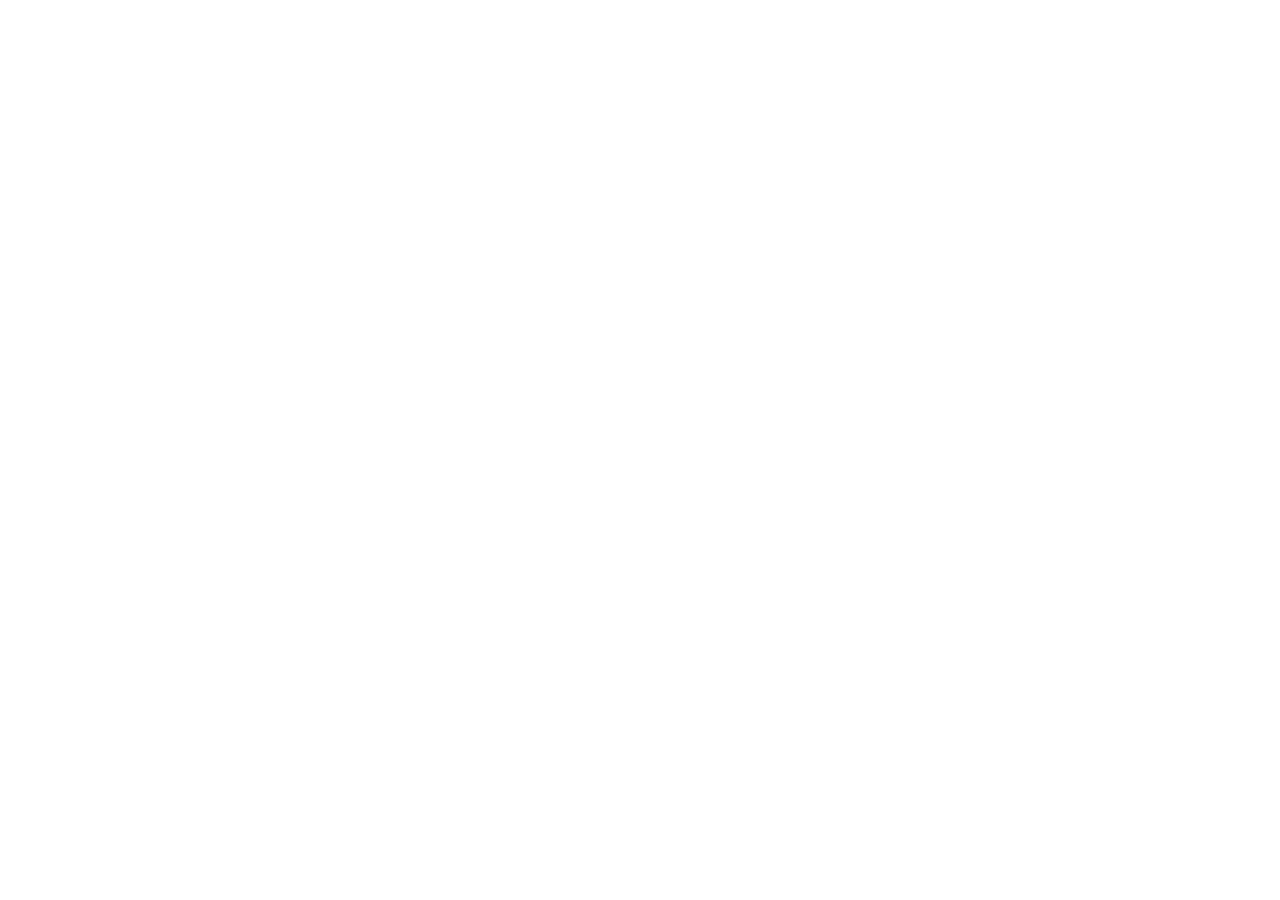
==== index.html @ ff2b3c3a "Publish RoboRPT website" ====
<!doctype html>
<html lang="en">
  <head>
    <meta charset="UTF-8" />
    <meta name="viewport" content="width=device-width, initial-scale=1.0" />
    <meta name="description" content="AI-powered security incident reporting for clear, objective, professional reports." />
    <meta property="og:title" content="RoboRPT | Better Reports. Less Writing." />
    <meta property="og:description" content="AI-powered security incident reporting for clear, objective, professional reports." />
    <meta property="og:image" content="https://ronvigil-design.github.io/RoboRPT-Site/og.png" />
    <link rel="icon" href="/RoboRPT-Site/logo-roborpt.png" />
    <title>RoboRPT | Better Reports. Less Writing.</title>
    <script type="module" crossorigin src="/RoboRPT-Site/assets/index-DK4W5T-l.js"></script>
    <link rel="stylesheet" crossorigin href="/RoboRPT-Site/assets/index-1TSwjfPU.css">
  </head>
  <body>
    <div id="root"></div>
  </body>
</html>
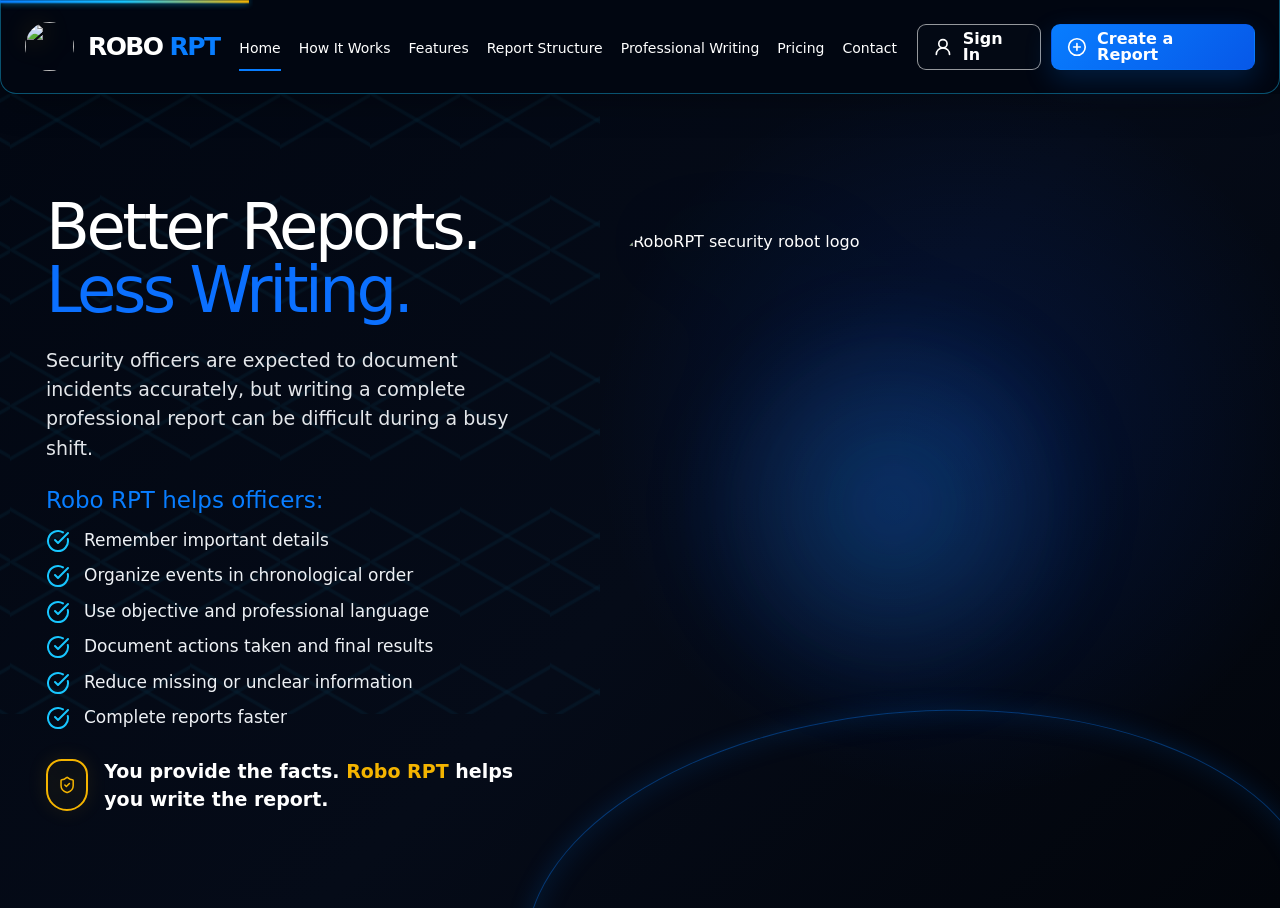
==== commit dde5a5a7: "Fix asset paths for roborpt.com custom domain" ====
--- a/index.html
+++ b/index.html
@@ -6,11 +6,11 @@
     <meta name="description" content="AI-powered security incident reporting for clear, objective, professional reports." />
     <meta property="og:title" content="RoboRPT | Better Reports. Less Writing." />
     <meta property="og:description" content="AI-powered security incident reporting for clear, objective, professional reports." />
-    <meta property="og:image" content="https://ronvigil-design.github.io/RoboRPT-Site/og.png" />
-    <link rel="icon" href="/RoboRPT-Site/logo-roborpt.png" />
+    <meta property="og:image" content="https://roborpt.com/og.png" />
+    <link rel="icon" href="/logo-roborpt.png" />
     <title>RoboRPT | Better Reports. Less Writing.</title>
-    <script type="module" crossorigin src="/RoboRPT-Site/assets/index-DK4W5T-l.js"></script>
-    <link rel="stylesheet" crossorigin href="/RoboRPT-Site/assets/index-1TSwjfPU.css">
+    <script type="module" crossorigin src="/assets/index-DK4W5T-l.js"></script>
+    <link rel="stylesheet" crossorigin href="/assets/index-1TSwjfPU.css">
   </head>
   <body>
     <div id="root"></div>
--- a/assets/index-1TSwjfPU.css
+++ b/assets/index-1TSwjfPU.css
@@ -0,0 +1,2 @@
+/*! tailwindcss v4.2.1 | MIT License | https://tailwindcss.com */
+@layer properties{@supports (((-webkit-hyphens:none)) and (not (margin-trim:inline))) or ((-moz-orient:inline) and (not (color:rgb(from red r g b)))){*,:before,:after,::backdrop{--tw-border-style:solid;--tw-outline-style:solid;--tw-blur:initial;--tw-brightness:initial;--tw-contrast:initial;--tw-grayscale:initial;--tw-hue-rotate:initial;--tw-invert:initial;--tw-opacity:initial;--tw-saturate:initial;--tw-sepia:initial;--tw-drop-shadow:initial;--tw-drop-shadow-color:initial;--tw-drop-shadow-alpha:100%;--tw-drop-shadow-size:initial}}}@layer theme{:root,:host{--font-sans:ui-sans-serif, system-ui, sans-serif, "Apple Color Emoji", "Segoe UI Emoji", "Segoe UI Symbol", "Noto Color Emoji";--font-mono:ui-monospace, SFMono-Regular, Menlo, Monaco, Consolas, "Liberation Mono", "Courier New", monospace;--spacing:.25rem;--radius-sm:.25rem;--radius-md:.375rem;--radius-lg:.5rem;--radius-xl:.75rem;--default-transition-duration:.15s;--default-transition-timing-function:cubic-bezier(.4, 0, .2, 1);--default-font-family:var(--font-sans);--default-mono-font-family:var(--font-mono)}}@layer base{*,:after,:before,::backdrop{box-sizing:border-box;border:0 solid;margin:0;padding:0}::file-selector-button{box-sizing:border-box;border:0 solid;margin:0;padding:0}html,:host{-webkit-text-size-adjust:100%;tab-size:4;line-height:1.5;font-family:var(--default-font-family,ui-sans-serif, system-ui, sans-serif, "Apple Color Emoji", "Segoe UI Emoji", "Segoe UI Symbol", "Noto Color Emoji");font-feature-settings:var(--default-font-feature-settings,normal);font-variation-settings:var(--default-font-variation-settings,normal);-webkit-tap-highlight-color:transparent}hr{height:0;color:inherit;border-top-width:1px}abbr:where([title]){-webkit-text-decoration:underline dotted;text-decoration:underline dotted}h1,h2,h3,h4,h5,h6{font-size:inherit;font-weight:inherit}a{color:inherit;-webkit-text-decoration:inherit;-webkit-text-decoration:inherit;-webkit-text-decoration:inherit;-webkit-text-decoration:inherit;text-decoration:inherit}b,strong{font-weight:bolder}code,kbd,samp,pre{font-family:var(--default-mono-font-family,ui-monospace, SFMono-Regular, Menlo, Monaco, Consolas, "Liberation Mono", "Courier New", monospace);font-feature-settings:var(--default-mono-font-feature-settings,normal);font-variation-settings:var(--default-mono-font-variation-settings,normal);font-size:1em}small{font-size:80%}sub,sup{vertical-align:baseline;font-size:75%;line-height:0;position:relative}sub{bottom:-.25em}sup{top:-.5em}table{text-indent:0;border-color:inherit;border-collapse:collapse}:-moz-focusring{outline:auto}progress{vertical-align:baseline}summary{display:list-item}ol,ul,menu{list-style:none}img,svg,video,canvas,audio,iframe,embed,object{vertical-align:middle;display:block}img,video{max-width:100%;height:auto}button,input,select,optgroup,textarea{font:inherit;font-feature-settings:inherit;font-variation-settings:inherit;letter-spacing:inherit;color:inherit;opacity:1;background-color:#0000;border-radius:0}::file-selector-button{font:inherit;font-feature-settings:inherit;font-variation-settings:inherit;letter-spacing:inherit;color:inherit;opacity:1;background-color:#0000;border-radius:0}:where(select:is([multiple],[size])) optgroup{font-weight:bolder}:where(select:is([multiple],[size])) optgroup option{padding-inline-start:20px}::file-selector-button{margin-inline-end:4px}::placeholder{opacity:1}@supports (not ((-webkit-appearance:-apple-pay-button))) or (contain-intrinsic-size:1px){::placeholder{color:currentColor}@supports (color:color-mix(in lab, red, red)){::placeholder{color:color-mix(in oklab, currentcolor 50%, transparent)}}}textarea{resize:vertical}::-webkit-search-decoration{-webkit-appearance:none}::-webkit-date-and-time-value{min-height:1lh;text-align:inherit}::-webkit-datetime-edit{display:inline-flex}::-webkit-datetime-edit-fields-wrapper{padding:0}::-webkit-datetime-edit{padding-block:0}::-webkit-datetime-edit-year-field{padding-block:0}::-webkit-datetime-edit-month-field{padding-block:0}::-webkit-datetime-edit-day-field{padding-block:0}::-webkit-datetime-edit-hour-field{padding-block:0}::-webkit-datetime-edit-minute-field{padding-block:0}::-webkit-datetime-edit-second-field{padding-block:0}::-webkit-datetime-edit-millisecond-field{padding-block:0}::-webkit-datetime-edit-meridiem-field{padding-block:0}::-webkit-calendar-picker-indicator{line-height:1}:-moz-ui-invalid{box-shadow:none}button,input:where([type=button],[type=reset],[type=submit]){appearance:button}::file-selector-button{appearance:button}::-webkit-inner-spin-button{height:auto}::-webkit-outer-spin-button{height:auto}[hidden]:where(:not([hidden=until-found])){display:none!important}}@layer components;@layer utilities{.visible{visibility:visible}.absolute{position:absolute}.fixed{position:fixed}.relative{position:relative}.sticky{position:sticky}.start{inset-inline-start:var(--spacing)}.block{display:block}.grid{display:grid}.hidden{display:none}.table{display:table}.border{border-style:var(--tw-border-style);border-width:1px}.uppercase{text-transform:uppercase}.underline{text-decoration-line:underline}.outline{outline-style:var(--tw-outline-style);outline-width:1px}.filter{filter:var(--tw-blur,) var(--tw-brightness,) var(--tw-contrast,) var(--tw-grayscale,) var(--tw-hue-rotate,) var(--tw-invert,) var(--tw-saturate,) var(--tw-sepia,) var(--tw-drop-shadow,)}.transition{transition-property:color,background-color,border-color,outline-color,text-decoration-color,fill,stroke,--tw-gradient-from,--tw-gradient-via,--tw-gradient-to,opacity,box-shadow,transform,translate,scale,rotate,filter,-webkit-backdrop-filter,backdrop-filter,display,content-visibility,overlay,pointer-events;transition-timing-function:var(--tw-ease,var(--default-transition-timing-function));transition-duration:var(--tw-duration,var(--default-transition-duration))}}:root{--bg:#07090c;--bg-deep:#020712;--surface:#10141a;--surface-raised:#171c23;--text:#fff;--muted:#aab2bd;--blue:#087dff;--blue-deep:#075bd8;--cyan:#18c6ff;--gold:#f4b400;--silver:#c8ccd2;--border:#ffffff24;--blue-border:#18c6ffa8;--ease:cubic-bezier(.22, 1, .36, 1)}*{box-sizing:border-box}html{background:var(--bg-deep);scroll-behavior:smooth}body{background:var(--bg-deep);color:var(--text);font-family:var(--font-geist), Arial, sans-serif;-webkit-font-smoothing:antialiased;margin:0}body::selection{background:#18c6ff52}a{color:inherit;text-decoration:none}button,input,textarea{font:inherit}button,a{-webkit-tap-highlight-color:transparent}:focus-visible{outline:2px solid var(--cyan);outline-offset:4px}.scroll-progress{z-index:100;transform-origin:0;background:linear-gradient(90deg, var(--blue), var(--cyan), var(--gold));height:3px;position:fixed;top:0;left:0;right:0;box-shadow:0 0 14px #18c6ffcc}.site-header{z-index:50;-webkit-backdrop-filter:blur(18px);backdrop-filter:blur(18px);background:#020712eb;border:1px solid #18c6ff66;border-top:0;border-radius:0 0 16px 16px;grid-template-columns:auto 1fr auto;align-items:center;gap:30px;min-height:86px;margin:0;padding:10px clamp(26px,2.6vw,52px);display:grid;position:sticky;top:0;box-shadow:0 10px 32px #00000040}.brand{align-items:center;gap:14px;width:max-content;display:inline-flex}.brand img{object-fit:cover;filter:drop-shadow(0 0 12px #f4b40038);border-radius:50%;width:64px;height:64px}.brand-compact img{width:56px;height:56px}.wordmark{letter-spacing:-1.6px;white-space:nowrap;font-size:31px;font-weight:700}.wordmark b{color:#fff;font-style:normal}.wordmark em{color:var(--blue);font-style:normal}.desktop-nav{justify-self:center;align-items:center;gap:clamp(20px,2.1vw,38px);display:flex}.desktop-nav a{white-space:nowrap;padding:28px 0 24px;font-size:clamp(14px,1.05vw,17px);position:relative}.desktop-nav a:after{content:"";background:var(--blue);height:2px;transition:left .24s var(--ease), right .24s var(--ease);position:absolute;bottom:12px;left:50%;right:50%}.desktop-nav a:hover:after,.desktop-nav a.active:after{left:0;right:0}.header-actions{gap:18px;display:flex}.button{cursor:pointer;min-height:46px;transition:transform .2s var(--ease), background .2s ease, border .2s ease, box-shadow .2s ease;border:1px solid #0000;border-radius:9px;justify-content:center;align-items:center;gap:10px;padding:0 22px;font-weight:650;line-height:1;display:inline-flex}.button:hover{transform:translateY(-2px)}.button-primary{background:linear-gradient(135deg,#087dff,#0758e8);box-shadow:0 10px 28px #087dff33}.button-primary:hover{background:linear-gradient(135deg,#1597ff,#0869fa);box-shadow:0 12px 34px #087dff5c}.button-secondary{background:#08101c6b;border-color:#ffffff94}.button-secondary:hover{border-color:var(--cyan);background:#087dff14}.menu-button{color:#fff;border:1px solid var(--blue-border);background:#087dff1a;border-radius:10px;justify-content:center;align-items:center;width:46px;height:46px;display:none}.mobile-nav{display:none}.home-page,.interior-page{background:radial-gradient(circle at 75% 42%,#004fff26,#0000 34%),linear-gradient(135deg,#020712,#050b18 54%,#02050b);min-height:calc(100vh - 86px);position:relative;overflow:hidden}.interior-page:after{content:"";pointer-events:none;background-image:linear-gradient(#007dff06 1px,#0000 1px),linear-gradient(90deg,#007dff06 1px,#0000 1px);background-size:44px 44px;position:absolute;inset:0;-webkit-mask-image:linear-gradient(#0000 20%,#000 70%);mask-image:linear-gradient(#0000 20%,#000 70%)}.page-content{z-index:2;width:min(100% - 64px,1580px);margin:0 auto;padding:28px 0 22px;position:relative}.page-heading{z-index:3;max-width:1100px;margin:0 0 28px;position:relative}.page-heading h1,.features-hero h1{letter-spacing:-3px;margin:0;font-size:clamp(48px,4.7vw,78px);font-weight:780;line-height:.98}.page-heading h1 span,.features-hero h1 span{color:#0b70ff}.page-heading p{color:#e5e7eb;max-width:790px;margin:14px 0 0;font-size:clamp(18px,1.4vw,24px);line-height:1.4}.eyebrow{color:var(--blue);letter-spacing:.08em;font-size:14px;font-weight:750}.skyline{z-index:0;opacity:.8;filter:drop-shadow(0 0 10px #087dff80);justify-content:flex-end;align-items:flex-end;gap:5px;width:58%;height:310px;padding:0 3vw 0 8vw;display:flex;position:absolute;top:0;right:0;-webkit-mask-image:linear-gradient(90deg,#0000,#000 23% 92%,#0000);mask-image:linear-gradient(90deg,#0000,#000 23% 92%,#0000)}.skyline:before{content:"";background:radial-gradient(at 60% 66%,#0057ff57,#0000 57%);position:absolute;inset:0}.skyline i{width:clamp(24px,3vw,56px);height:var(--h,120px);border-top:1px solid var(--blue);background:repeating-linear-gradient(#0000 0 9px,#005effb8 10px 11px),repeating-linear-gradient(90deg,#0000 0 8px,#18c6ff73 9px 10px),linear-gradient(#071a42,#020915);position:relative}.skyline i:before{content:"";background:linear-gradient(transparent, var(--cyan));width:1px;height:46px;box-shadow:0 0 8px var(--cyan);animation:2.8s ease-in-out infinite alternate beacon-pulse;position:absolute;bottom:100%;left:50%}.skyline i:nth-child(3n):before{animation-delay:-.9s}.skyline i:nth-child(2n):before{animation-delay:-1.7s}@keyframes beacon-pulse{0%{opacity:.38;filter:brightness(.8)}to{opacity:1;filter:brightness(1.55)}}.skyline i:first-child{--h:80px}.skyline i:nth-child(2){--h:145px}.skyline i:nth-child(3){--h:115px}.skyline i:nth-child(4){--h:205px}.skyline i:nth-child(5){--h:155px}.skyline i:nth-child(6){--h:235px}.skyline i:nth-child(7){--h:130px}.skyline i:nth-child(8){--h:186px}.skyline i:nth-child(9){--h:118px}.skyline i:nth-child(10){--h:164px}.skyline i:nth-child(11){--h:92px}.skyline i:nth-child(12){--h:128px}.hex-bg{opacity:.15;background-color:#0000;background-image:linear-gradient(30deg,#0000 24%,#18c6ff59 25% 26%,#0000 27% 74%,#18c6ff59 75% 76%,#0000 77%),linear-gradient(150deg,#0000 24%,#18c6ff59 25% 26%,#0000 27% 74%,#18c6ff59 75% 76%,#0000 77%);background-position:0 0,0 0;background-repeat:repeat,repeat;background-size:90px 156px;background-attachment:scroll,scroll;background-origin:padding-box,padding-box;background-clip:border-box,border-box;width:680px;height:620px;position:absolute;top:0;left:-80px}.orbital{aspect-ratio:1.8;border:1px solid #087dff66;border-radius:50%;width:62vw;position:absolute;bottom:-30%;right:-3%;transform:rotate(-4deg);box-shadow:inset 0 0 30px #087dff24,0 0 25px #087dff29}.home-hero{z-index:2;grid-template-columns:minmax(430px,.82fr) minmax(650px,1.28fr);align-items:center;gap:54px;width:min(100% - 92px,1510px);min-height:calc(100vh - 86px);margin:0 auto;padding:44px 0 36px;display:grid;position:relative}.home-copy h1{letter-spacing:-3.5px;margin:0 0 24px;font-size:clamp(62px,5vw,84px);line-height:.98}.home-copy h1 span{color:#0b70ff}.home-lede{color:#e3e6ea;max-width:610px;margin:0 0 20px;font-size:clamp(19px,1.45vw,25px);line-height:1.55}.home-copy h2{color:var(--blue);margin:12px 0 10px;font-size:23px}.home-copy ul{gap:10px;margin:0;padding:0;list-style:none;display:grid}.home-copy li{color:#eef1f5;align-items:center;gap:14px;font-size:clamp(17px,1.3vw,22px);display:flex}.home-copy li svg{color:var(--cyan);flex:none}.assurance{align-items:center;gap:16px;margin-top:26px;font-size:19px;display:flex}.assurance>svg{width:52px;height:52px;color:var(--gold);border:2px solid var(--gold);filter:drop-shadow(0 0 8px #f4b40059);border-radius:18px 18px 24px 24px;padding:10px}.assurance span{color:var(--gold)}.home-visual{place-items:center;min-width:0;display:grid}.home-right-logo{filter:drop-shadow(0 0 54px #087dff38)drop-shadow(0 0 30px #f4b40024);width:min(43vw,620px);position:relative}.home-right-logo:before{content:"";z-index:-1;filter:blur(24px);background:radial-gradient(circle,#087dff3d,#0000 68%);border-radius:50%;position:absolute;inset:9%}.home-right-logo img{border-radius:48px;width:100%;height:auto;display:block}.dashboard{color:#eef3f9;background:linear-gradient(145deg,#0a1c30f5,#030811fa);border:1px solid #18c6ffb8;border-radius:28px;width:100%;min-height:650px;padding:18px;position:relative;transform:perspective(1500px)rotateY(-2deg);box-shadow:0 0 60px #0062ff40,inset 0 0 35px #0050ff14}.dashboard:before{content:"";filter:blur(1px);border:1px solid #087dff40;border-radius:50%;position:absolute;inset:7%;transform:translateY(45%)scaleX(1.22)}.dash-top{z-index:2;height:46px;color:var(--muted);border-bottom:1px solid #ffffff14;justify-content:space-between;align-items:center;font-size:12px;display:flex;position:relative}.mini-brand{color:#fff;align-items:center;gap:6px;font-weight:650;display:inline-flex}.mini-brand svg{color:var(--gold)}.mini-brand b{color:var(--blue)}.dash-body{z-index:2;grid-template-columns:142px 1fr 260px;gap:14px;padding-top:14px;display:grid;position:relative}.dash-side{color:var(--muted);flex-direction:column;gap:12px;padding:10px 8px;font-size:13px;display:flex}.dash-side span,.dash-side strong{border-radius:7px;align-items:center;gap:8px;padding:10px;display:flex}.dash-side strong{color:#fff;background:#087dff40;border:1px solid #087dff3d}.report-panel,.micro-card{background:linear-gradient(160deg,#101924fa,#070c14f2);border:1px solid #ffffff1f;border-radius:10px}.report-panel{min-height:440px;padding:18px;box-shadow:inset 0 0 24px #004b9b0d}.panel-kicker{border-bottom:1px solid #ffffff1a;justify-content:space-between;align-items:center;padding-bottom:12px;font-weight:700;display:flex}.panel-kicker em{color:#4be19b;background:#25bc721f;border-radius:5px;padding:5px 8px;font-size:10px;font-style:normal}.report-panel h3{margin:16px 0 7px;font-size:14px}.report-panel p{color:#d3d8df;margin:0;font-size:12px;line-height:1.55}.report-panel ul{color:#d8dde4;gap:8px;margin:8px 0 0;padding:0;font-size:11px;list-style:none;display:grid}.report-panel li:before{content:"✓";color:var(--cyan);margin-right:7px}.confidence{color:var(--blue);border-top:1px solid #ffffff17;grid-template-columns:auto 1fr;align-items:center;gap:10px;margin-top:22px;padding-top:15px;display:grid}.confidence span{color:#cbd2db;flex-direction:column;font-size:11px;display:flex}.confidence span b{color:#fff;font-size:14px}.confidence i{background:linear-gradient(90deg, var(--blue) 78%, #ffffff14 78%);border-radius:5px;grid-column:2;width:88%;height:5px}.dash-stack{gap:14px;display:grid}.micro-card{padding:15px}.micro-card h3{border-bottom:1px solid #ffffff14;align-items:center;gap:9px;margin:0 0 12px;padding-bottom:10px;font-size:16px;display:flex}.micro-card h3 svg{width:30px;height:30px;color:var(--cyan);border:1px solid var(--blue);border-radius:50%;padding:6px}.checklist span{align-items:center;gap:8px;margin:9px 0;font-size:11px;display:flex}.checklist span svg{width:16px;color:var(--blue)}.timeline span{grid-template-columns:8px 42px 1fr;align-items:center;gap:7px;min-height:28px;font-size:10px;display:grid;position:relative}.timeline span i{background:var(--blue);border-radius:50%;width:8px;height:8px;box-shadow:0 0 0 3px #087dff1f}.floating-cards{z-index:5;grid-template-columns:1fr 1fr;gap:25px;display:grid;position:absolute;bottom:-78px;left:4%;right:4%;transform:rotate(2deg)}.floating-cards section{background:linear-gradient(160deg,#0c1d31,#070e18);border:1px solid #18c6ffa6;border-radius:17px;grid-template-columns:auto 1fr;align-content:start;gap:7px 14px;min-height:150px;padding:18px 22px;display:grid;box-shadow:0 22px 35px #00000073}.floating-cards svg{color:#fff;border:2px solid var(--blue);border-radius:50%;grid-row:span 2;width:52px;height:52px;padding:12px}.floating-cards b{font-size:17px}.floating-cards small{color:var(--muted)}.floating-cards strong{color:var(--blue);font-size:42px;line-height:1}.workflow-page .page-content{padding-top:36px}.workflow-page .page-heading{margin-bottom:34px}.workflow-grid{grid-template-columns:repeat(4,minmax(0,1fr));gap:56px;max-width:1330px;margin:0 auto 16px;display:grid}.workflow-card{text-align:center;border:1px solid var(--cyan);background:linear-gradient(155deg,#071220f0,#030a14f5);border-radius:16px;min-height:480px;padding:32px 24px 20px;position:relative;box-shadow:inset 0 0 25px #087dff14}.number-badge{color:#fff;border:1px solid var(--cyan);background:radial-gradient(circle at 40% 35%,#193e9a,#06143d 65%);border-radius:50%;justify-content:center;align-items:center;width:48px;height:48px;font-size:25px;display:inline-flex;box-shadow:0 0 14px #087dffa8,inset 0 0 8px #ffffff2e}.workflow-card>.number-badge{width:56px;height:56px;font-size:28px;position:absolute;top:-27px;left:50%;transform:translate(-50%)}.large-icon{color:var(--blue);filter:drop-shadow(0 0 5px #087dff4d);margin:0 auto 10px}.workflow-card:first-child .large-icon,.workflow-card:nth-child(4) .large-icon{color:var(--gold)}.workflow-card h2{max-width:260px;margin:0 auto 8px;font-size:27px;line-height:1.05}.workflow-card p{color:#e4e7eb;margin:0 0 14px;line-height:1.4}.workflow-card>strong{color:var(--cyan);text-align:left;margin:10px 0 8px;font-size:14px;display:block}.workflow-card ul{text-align:left;gap:6px;margin:8px 0 0;padding:0;font-size:13px;list-style:none;display:grid}.workflow-card li{align-items:flex-start;gap:7px;display:flex}.workflow-card li svg{width:16px;color:var(--cyan);flex:0 0 16px}.flow-arrow{color:#73c9ff;filter:drop-shadow(0 0 8px var(--blue));position:absolute;top:44%;right:-56px}.workflow-bottom{border:1px solid var(--border);background:#070e19db;border-radius:16px;grid-template-columns:auto 1fr repeat(3,auto);align-items:center;gap:28px;min-height:84px;padding:10px 34px;display:grid}.workflow-bottom>svg{width:74px;height:74px;color:var(--gold);border:2px solid var(--gold);border-radius:50%;padding:14px}.workflow-bottom p{font-size:25px}.workflow-bottom p span{color:var(--gold)}.workflow-bottom div{border-left:1px solid var(--border);align-items:center;gap:11px;min-width:150px;min-height:50px;padding-left:24px;font-size:17px;display:flex}.workflow-bottom div svg{color:var(--blue)}.features-page .page-content{padding-top:26px}.features-hero{grid-template-columns:1fr;align-items:center;min-height:260px;display:grid}.features-hero h1{white-space:nowrap;margin:8px 0 10px}.features-hero>div:first-child>p{color:#d9dee5;white-space:nowrap;max-width:none;margin:0;font-size:18px;line-height:1.5}.hero-benefits{gap:32px;margin-top:22px;display:flex}.hero-benefits span{align-items:center;gap:9px;font-size:15px;display:flex}.hero-benefits svg{color:var(--cyan)}.dashboard-compact{border-radius:21px;min-height:320px;padding:12px;transform:none}.dashboard-compact .dash-top{height:32px}.dashboard-compact .dash-body{grid-template-columns:105px 1fr 220px;padding-top:8px}.dashboard-compact .dash-side{gap:2px;padding:4px}.dashboard-compact .dash-side span,.dashboard-compact .dash-side strong{padding:6px;font-size:10px}.dashboard-compact .report-panel{min-height:240px;padding:10px}.dashboard-compact .report-panel h3{margin:8px 0 4px;font-size:10px}.dashboard-compact .report-panel p,.dashboard-compact .report-panel li{font-size:8px}.dashboard-compact .confidence{display:none}.dashboard-compact .micro-card{padding:9px}.dashboard-compact .micro-card h3{margin-bottom:6px;padding-bottom:5px;font-size:10px}.dashboard-compact .micro-card h3 svg{width:22px;height:22px}.dashboard-compact .checklist span{margin:4px 0;font-size:8px}.dashboard-compact .timeline span{grid-template-columns:5px 27px 1fr;min-height:16px;font-size:7px}.feature-grid{grid-template-columns:repeat(5,minmax(0,1fr));gap:14px;display:grid}.feature-card{text-align:left;border:1px solid var(--cyan);background:linear-gradient(150deg,#071220f5,#030a14fc);border-radius:15px;grid-template-columns:58px 1fr;align-content:start;gap:14px;min-height:250px;padding:38px 18px 20px;transition:box-shadow .24s,border-color .24s;display:grid;position:relative}.feature-card:hover{border-color:#5edcff;box-shadow:0 15px 42px #087dff33}.feature-card .number-badge{width:48px;height:48px;font-size:24px;position:absolute;top:-16px;left:50%;transform:translate(-50%)}.feature-card>svg{width:54px;height:54px;color:var(--blue);margin-top:7px}.feature-card:nth-child(2)>svg,.feature-card:nth-child(4)>svg,.feature-card:nth-child(7)>svg,.feature-card:nth-child(11)>svg{color:var(--gold)}.feature-card h2{border-bottom:1px solid var(--blue);margin:2px 0 14px;padding-bottom:11px;font-size:22px;line-height:1.08}.feature-card p{color:#d3d8df;margin:0;font-size:14px;line-height:1.5}.feature-cta{background:linear-gradient(100deg,#0b1421fa,#040c18fa);border:1px solid #f4b400b3;border-radius:7px;grid-column:span 2;grid-template-columns:auto 1fr;align-items:center;gap:18px;min-height:138px;padding:14px 18px;display:grid;box-shadow:0 0 25px #f4b40014}.feature-cta img{border-radius:50%}.feature-cta h2{margin:0 0 5px;font-size:18px}.feature-cta p{color:#c9d0da;max-width:520px;margin:0;font-size:11px}.feature-cta>div:last-child{grid-column:1/-1;grid-template-columns:1fr 1fr;gap:7px;display:grid}.feature-cta .button{min-height:40px;padding-inline:12px;font-size:12px}.structure-page .page-heading{margin-bottom:28px}.structure-grid{grid-template-columns:repeat(5,minmax(0,1fr));gap:14px;margin-bottom:14px;display:grid}.structure-card{border:1px solid var(--blue-border);text-align:left;background:linear-gradient(150deg,#071220f2,#030a14fa);border-radius:15px;grid-template-columns:auto 1fr;align-content:start;gap:13px;min-height:250px;padding:32px 18px 18px;transition:box-shadow .24s;display:grid;position:relative}.structure-card:hover{box-shadow:0 15px 42px #087dff2b}.structure-card>.number-badge{position:absolute;top:-16px;left:50%;transform:translate(-50%)}.structure-card>svg{color:var(--blue);margin-top:10px}.structure-card:nth-child(2)>svg,.structure-card:nth-child(4)>svg,.structure-card:nth-child(9)>svg{color:var(--gold)}.structure-card h2{border-bottom:1px solid var(--blue);margin:8px 0 14px;padding-bottom:11px;font-size:23px;line-height:1.08}.structure-card p{color:#d3d7dd;margin:0;font-size:14px;line-height:1.5}.benefit-strip{background:#070e19d6;border:1px solid #ffffff42;border-radius:15px;grid-template-columns:repeat(4,1fr);align-items:center;gap:0;min-height:86px;padding:10px 24px;display:grid}.benefit{border-right:1px solid #ffffff38;align-items:center;gap:18px;min-height:60px;padding:4px 30px;display:flex}.benefit:last-child{border-right:0}.benefit>svg{color:var(--blue);flex:none}.benefit:nth-child(3)>svg{color:var(--gold)}.benefit div{gap:4px;display:grid}.benefit strong{font-size:18px}.benefit span{color:#d2d7dd;font-size:13px;line-height:1.35}.writing-page .page-heading{margin-bottom:22px}.writing-layout{grid-template-columns:2.2fr .9fr;gap:36px;margin-bottom:20px;display:grid}.section-grid{grid-template-columns:repeat(3,1fr);gap:28px 14px;display:grid}.section-card{text-align:left;border:1px solid var(--cyan);background:linear-gradient(150deg,#071220f5,#030a14fc);border-radius:15px;grid-template-columns:58px 1fr;align-content:start;gap:14px;min-height:250px;padding:38px 18px 20px;transition:box-shadow .24s,border-color .24s;display:grid;position:relative}.section-card:hover{border-color:#5edcff;box-shadow:0 15px 42px #087dff33}.section-card .number-badge{width:48px;height:48px;font-size:24px;position:absolute;top:-16px;left:50%;transform:translate(-50%)}.section-card>svg{width:54px;height:54px;color:var(--blue);margin-top:7px}.section-card:first-child>svg,.section-card:nth-child(4)>svg,.section-card:nth-child(5)>svg{color:var(--gold)}.section-card h2{border-bottom:1px solid var(--blue);margin:2px 0 14px;padding-bottom:11px;font-size:22px;line-height:1.08}.section-card p{color:#d3d8df;margin:0;font-size:14px;line-height:1.5}.writing-preview{border:1px solid var(--gold);background:linear-gradient(145deg,#0b1727,#040810);border-radius:17px;align-self:stretch;padding:17px;box-shadow:0 0 24px #f4b4002e}.writing-preview h2{align-items:center;gap:13px;margin:0 0 12px;font-size:20px;display:flex}.writing-preview h2 svg{width:48px;height:48px;color:var(--gold);border:2px solid var(--gold);border-radius:18px;padding:8px}.preview-sheet{background:#040b14b3;border:1px solid #ffffff59;border-radius:12px;height:calc(100% - 62px);padding:14px}.preview-sheet>strong{color:var(--gold);border-bottom:1px solid #fff3;padding-bottom:10px;display:block}.preview-row{grid-template-columns:38px 1fr;align-items:center;gap:14px;margin:15px 0;display:grid}.preview-row>svg{color:var(--blue)}.preview-row span{gap:7px;display:grid}.preview-row i{background:#3c4654;border-radius:8px;height:9px}.preview-row i:nth-child(2){width:82%}.preview-row i:nth-child(3){width:56%}.pricing-page .page-heading{margin-bottom:22px}.pricing-grid{grid-template-columns:.95fr .98fr 1.08fr;gap:30px;max-width:1430px;margin:0 auto 14px;display:grid}.pricing-card{border:1px solid var(--blue);background:linear-gradient(155deg,#071322f7,#030a14fc);border-radius:15px;flex-direction:column;min-height:468px;padding:24px 22px 20px;display:flex;position:relative;box-shadow:0 16px 36px #0000003d}.pricing-card.popular{border-color:var(--gold);box-shadow:0 0 35px #f4b40038,inset 0 0 22px #f4b4000f}.popular-badge{color:#111;text-align:center;background:linear-gradient(90deg,#f3a900,#ffd034,#f4af00);border-radius:999px;min-width:160px;padding:6px 18px;font-weight:750;position:absolute;top:-20px;left:50%;transform:translate(-50%)}.plan-head{border-bottom:1px solid #ffffff42;grid-template-columns:78px 1fr;align-items:start;gap:18px;padding-bottom:14px;display:grid}.plan-head>svg{width:72px;height:72px;color:var(--blue);border:1px solid var(--blue);border-radius:50%;padding:15px}.popular .plan-head>svg{color:var(--gold);border-color:var(--gold)}.plan-head h2{margin:3px 0;font-size:24px}.price{align-items:baseline;gap:10px;display:flex}.price small{color:#e2e5e9;font-size:14px}.price strong{color:var(--blue);font-size:43px;line-height:1}.popular .price strong{color:var(--gold)}.price span{color:#d5d9df;font-size:14px}.plan-head p{color:#e0e3e8;margin:10px 0 0;font-size:15px;line-height:1.4}.plan-features{flex:1;padding:14px 0}.plan-features>strong{color:var(--blue);font-size:15px}.popular .plan-features>strong{color:var(--gold)}.plan-features ul{grid-template-columns:1fr;gap:7px;margin:10px 0 0;padding:0;list-style:none;display:grid}.pricing-card:last-child .plan-features ul{grid-template-columns:1fr 1fr;column-gap:18px}.plan-features li{color:#dce1e7;align-items:center;gap:9px;font-size:14px;display:flex}.plan-features li svg{width:18px;color:var(--blue)}.popular .plan-features li svg{color:var(--gold)}.button-outline-blue{border-color:var(--blue);color:var(--blue);background:#087dff0d}.button-gold{color:#111;background:linear-gradient(90deg,#ffac00,#ffd036);box-shadow:0 8px 22px #f4b40040}.pricing-note{color:#d8dbe0;justify-content:center;align-items:center;gap:8px;margin:0 0 12px;font-size:14px;display:flex}.pricing-note svg{width:20px}.form-page .page-content{max-width:1440px;padding-top:48px}.contact-layout{grid-template-columns:.85fr 1.15fr;gap:70px;max-width:1210px;margin:20px auto 0;display:grid}.contact-copy{padding:20px 0}.contact-copy h2{margin:12px 0 14px;font-size:31px}.contact-copy>p{color:#cfd5dd;max-width:550px;font-size:18px;line-height:1.6}.contact-reasons{grid-template-columns:1fr 1fr;gap:13px;margin:28px 0;display:grid}.contact-reasons span,.contact-copy>a{color:#e2e7ed;align-items:center;gap:10px;display:flex}.contact-reasons svg,.contact-copy>a svg{color:var(--cyan)}.contact-copy>a{width:max-content;margin:15px 0;font-weight:650}.contact-form,.utility-panel{border:1px solid var(--blue-border);background:linear-gradient(150deg,#0b192bf2,#040a13fa);border-radius:18px;padding:30px;box-shadow:0 18px 55px #00000047,inset 0 0 28px #087dff0d}.contact-form{gap:16px;display:grid}.field-row{grid-template-columns:1fr 1fr;gap:16px;display:grid}.contact-form label,.utility-panel label{color:#dce1e7;gap:8px;font-size:14px;font-weight:600;display:grid}.contact-form input,.contact-form textarea,.utility-panel input{color:#fff;background:#01060d9e;border:1px solid #ffffff3d;border-radius:9px;outline:none;width:100%;padding:12px 13px;transition:border .2s,box-shadow .2s}.contact-form input:focus,.contact-form textarea:focus,.utility-panel input:focus{border-color:var(--cyan);box-shadow:0 0 0 3px #18c6ff1f}.contact-form textarea{resize:vertical}.contact-form .button{justify-self:start}.contact-form>p{color:var(--muted);margin:0;font-size:12px}.utility-page{place-items:center;padding:60px 24px;display:grid}.utility-panel{z-index:2;text-align:center;width:min(100%,520px);position:relative}.utility-icon{width:72px;height:72px;color:var(--gold);border:1px solid var(--gold);background:#f4b40014;border-radius:50%;place-items:center;margin:0 auto 16px;display:grid;box-shadow:0 0 22px #f4b40026}.utility-icon svg{width:38px;height:38px}.utility-panel h1{margin:0 0 8px;font-size:39px}.utility-panel>p{color:#cbd2db;margin:0 auto 24px;line-height:1.55}.utility-panel form{text-align:left;gap:16px;display:grid}.utility-panel form .button{margin-top:4px}.utility-panel>span{color:var(--muted);margin:14px 0;font-size:12px;display:block}.utility-panel>a:not(.button){color:var(--cyan);font-size:14px}.create-panel{width:min(100%,650px)}.incident-options{text-align:left;grid-template-columns:1fr 1fr;gap:10px;margin:22px 0;display:grid}.incident-options a{background:#087dff0f;border:1px solid #18c6ff47;border-radius:9px;grid-template-columns:auto 1fr auto;align-items:center;gap:10px;min-height:52px;padding:10px 13px;transition:background .2s,border .2s;display:grid}.incident-options a:hover{border-color:var(--cyan);background:#087dff24}.incident-options a>svg:first-child{color:var(--blue)}@media (width<=1340px){.site-header{gap:20px;padding-inline:24px}.desktop-nav{gap:18px}.header-actions{gap:10px}.header-actions .button{padding-inline:15px}.brand-compact .wordmark{font-size:25px}.brand-compact img{width:49px;height:49px}.home-hero{grid-template-columns:.82fr 1.18fr;gap:30px}.dashboard{min-height:590px}.dash-body{grid-template-columns:112px 1fr 210px}.workflow-grid{gap:38px}.flow-arrow{right:-42px}.workflow-card{padding-inline:18px}.workflow-card h2{font-size:23px}.structure-card{grid-template-columns:68px 1fr;padding-inline:13px}.structure-card h2{font-size:19px}.structure-card p{font-size:12px}.feature-card{grid-template-columns:50px 1fr;padding-inline:14px}.feature-card>svg{width:48px;height:48px}.feature-card h2{font-size:19px}.feature-card p{font-size:12px}.feature-cta{grid-column:span 4}}@media (width<=1100px){.site-header{grid-template-columns:auto 1fr auto;min-height:74px}.desktop-nav,.header-actions{display:none}.menu-button{justify-self:end;display:flex}.mobile-nav{border:1px solid var(--blue-border);background:#030a14fa;border-radius:14px;gap:4px;padding:12px;display:grid;position:absolute;top:calc(100% + 8px);left:20px;right:20px;box-shadow:0 20px 60px #00000080}.mobile-nav>a{border-radius:8px;padding:12px}.mobile-nav>a:hover,.mobile-nav>a.active{color:var(--cyan);background:#087dff1a}.mobile-actions{grid-template-columns:1fr 1fr;gap:10px;margin-top:8px;display:grid}.home-hero{grid-template-columns:1fr;padding-top:36px}.home-copy{max-width:760px}.home-visual{padding:10px 20px 70px}.home-right-logo{width:min(72vw,520px)}.dashboard{transform:none}.page-content{width:min(100% - 44px,900px);padding-top:34px}.page-heading{margin-bottom:34px}.workflow-grid{grid-template-columns:1fr 1fr;gap:44px 28px}.flow-arrow{display:none}.workflow-bottom{grid-template-columns:auto 1fr}.workflow-bottom div{border:0;padding-left:0}.features-hero{grid-template-columns:1fr}.features-hero h1,.features-hero>div:first-child>p{white-space:normal}.dashboard-compact{margin-bottom:20px}.feature-grid{grid-template-columns:repeat(2,1fr);gap:28px 16px}.feature-card{grid-template-columns:58px 1fr;min-height:230px;padding-inline:18px}.feature-card>svg{width:54px;height:54px}.feature-card h2{font-size:22px}.feature-card p{font-size:14px}.feature-cta{grid-column:span 2}.structure-grid{grid-template-columns:1fr 1fr;gap:28px 16px}.structure-card{min-height:235px}.benefit-strip{grid-template-columns:1fr 1fr}.benefit:nth-child(2){border-right:0}.benefit{margin:6px 0}.writing-layout{grid-template-columns:1fr}.section-grid{grid-template-columns:1fr 1fr}.writing-preview{min-height:560px}.pricing-grid{grid-template-columns:1fr;gap:34px;max-width:680px}.pricing-card{min-height:auto}.contact-layout{grid-template-columns:1fr;gap:26px}}@media (width<=720px){.site-header{border-radius:0 0 12px 12px;padding:8px 16px}.brand-compact img{width:46px;height:46px}.brand-compact .wordmark{font-size:22px}.mobile-actions{grid-template-columns:1fr}.page-content{width:min(100% - 36px,600px);padding:28px 0 18px}.page-heading h1,.features-hero h1{letter-spacing:-2.5px;font-size:clamp(42px,12vw,58px)}.page-heading p{font-size:17px}.skyline{opacity:.35;width:100%;height:250px}.home-hero{width:min(100% - 36px,600px);padding-top:28px}.home-copy h1{font-size:clamp(48px,15vw,66px)}.home-lede{font-size:18px}.home-copy li{align-items:flex-start;font-size:16px}.assurance{align-items:flex-start;font-size:15px}.home-visual{padding:18px 0 50px}.home-right-logo{width:min(88vw,390px)}.home-right-logo img{border-radius:32px}.dashboard{border-radius:18px;min-height:490px;padding:10px}.dash-body{grid-template-columns:82px 1fr}.dash-side{font-size:9px}.dash-side span,.dash-side strong{padding:6px 4px}.dash-stack{display:none}.report-panel{min-height:390px;padding:11px}.floating-cards{display:none}.workflow-grid,.feature-grid,.structure-grid,.section-grid{grid-template-columns:1fr}.workflow-card{min-height:auto}.workflow-bottom{text-align:center;grid-template-columns:1fr}.workflow-bottom>svg{margin:auto}.workflow-bottom div{justify-content:center}.hero-benefits{flex-wrap:wrap}.dashboard-compact .dash-body{grid-template-columns:74px 1fr}.dashboard-compact .dash-stack{display:none}.feature-grid{gap:28px}.feature-card{min-height:210px}.feature-cta{grid-column:span 1;grid-template-columns:70px 1fr;padding:18px}.feature-cta>div:last-child{grid-column:1/-1}.feature-cta img{width:70px;height:70px}.structure-card{min-height:210px}.benefit-strip{grid-template-columns:1fr}.benefit{border-bottom:1px solid #ffffff26;border-right:0;padding:14px 10px}.benefit:last-child{border-bottom:0}.section-card{min-height:220px}.writing-preview{min-height:520px}.plan-head{grid-template-columns:62px 1fr}.plan-head>svg{width:58px;height:58px;padding:12px}.pricing-card:last-child .plan-features ul,.contact-reasons,.field-row{grid-template-columns:1fr}.contact-form{padding:22px}.incident-options{grid-template-columns:1fr}}@media (prefers-reduced-motion:reduce){html{scroll-behavior:auto}*,:before,:after{transition-duration:.01ms!important;animation-duration:.01ms!important;animation-iteration-count:1!important}.scroll-progress{display:none}.skyline,.page-heading,.workflow-card,.feature-card,.structure-card,.section-card,.pricing-card,.writing-preview,.benefit-strip,.benefit,.reduce-motion>div:last-child{opacity:1!important;transform:none!important}.button:hover,.feature-card:hover,.structure-card:hover,.section-card:hover,.pricing-card:hover{transform:none!important}}.reduce-motion *{transition-duration:.01ms!important}@property --tw-border-style{syntax:"*";inherits:false;initial-value:solid}@property --tw-outline-style{syntax:"*";inherits:false;initial-value:solid}@property --tw-blur{syntax:"*";inherits:false}@property --tw-brightness{syntax:"*";inherits:false}@property --tw-contrast{syntax:"*";inherits:false}@property --tw-grayscale{syntax:"*";inherits:false}@property --tw-hue-rotate{syntax:"*";inherits:false}@property --tw-invert{syntax:"*";inherits:false}@property --tw-opacity{syntax:"*";inherits:false}@property --tw-saturate{syntax:"*";inherits:false}@property --tw-sepia{syntax:"*";inherits:false}@property --tw-drop-shadow{syntax:"*";inherits:false}@property --tw-drop-shadow-color{syntax:"*";inherits:false}@property --tw-drop-shadow-alpha{syntax:"<percentage>";inherits:false;initial-value:100%}@property --tw-drop-shadow-size{syntax:"*";inherits:false}
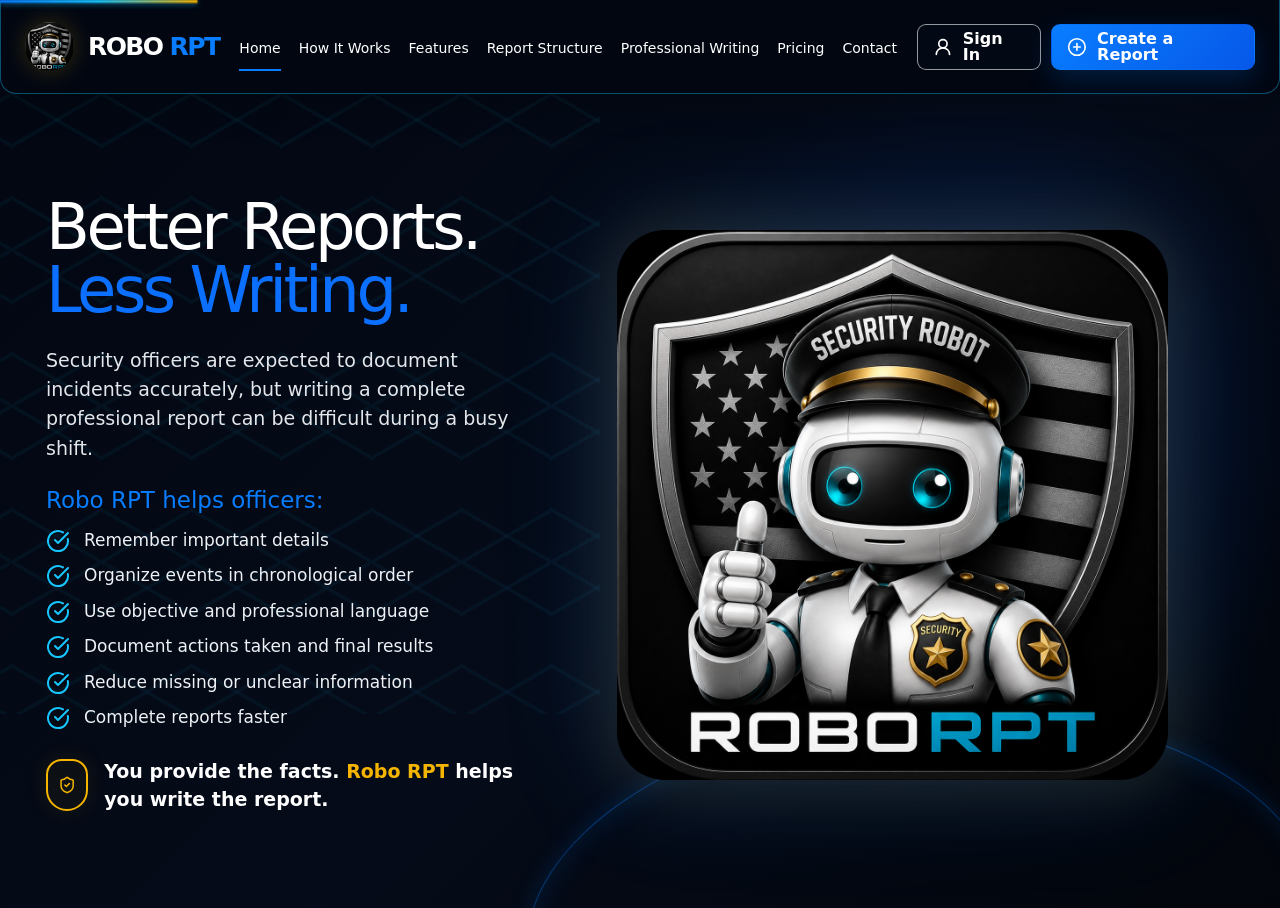
==== commit 7cdfd05a: "Repair legacy image paths on the custom domain" ====
--- a/index.html
+++ b/index.html
@@ -9,6 +9,56 @@
     <meta property="og:image" content="https://roborpt.com/og.png" />
     <link rel="icon" href="/logo-roborpt.png" />
     <title>RoboRPT | Better Reports. Less Writing.</title>
+    <script>
+      (() => {
+        const legacyPrefix = "/RoboRPT-Site/";
+
+        function repairImage(image) {
+          const source = image.getAttribute("src");
+          if (!source) return;
+
+          try {
+            const url = new URL(source, window.location.origin);
+            if (!url.pathname.startsWith(legacyPrefix)) return;
+            image.src = `/${url.pathname.slice(legacyPrefix.length)}${url.search}${url.hash}`;
+          } catch {
+            // Leave unrelated or malformed image URLs unchanged.
+          }
+        }
+
+        document.addEventListener(
+          "error",
+          (event) => {
+            if (event.target instanceof HTMLImageElement) {
+              repairImage(event.target);
+            }
+          },
+          true,
+        );
+
+        const observer = new MutationObserver((mutations) => {
+          for (const mutation of mutations) {
+            if (mutation.type === "attributes" && mutation.target instanceof HTMLImageElement) {
+              repairImage(mutation.target);
+              continue;
+            }
+
+            for (const node of mutation.addedNodes) {
+              if (!(node instanceof Element)) continue;
+              if (node instanceof HTMLImageElement) repairImage(node);
+              node.querySelectorAll?.("img").forEach(repairImage);
+            }
+          }
+        });
+
+        observer.observe(document.documentElement, {
+          childList: true,
+          subtree: true,
+          attributes: true,
+          attributeFilter: ["src"],
+        });
+      })();
+    </script>
     <script type="module" crossorigin src="/assets/index-DK4W5T-l.js"></script>
     <link rel="stylesheet" crossorigin href="/assets/index-1TSwjfPU.css">
   </head>
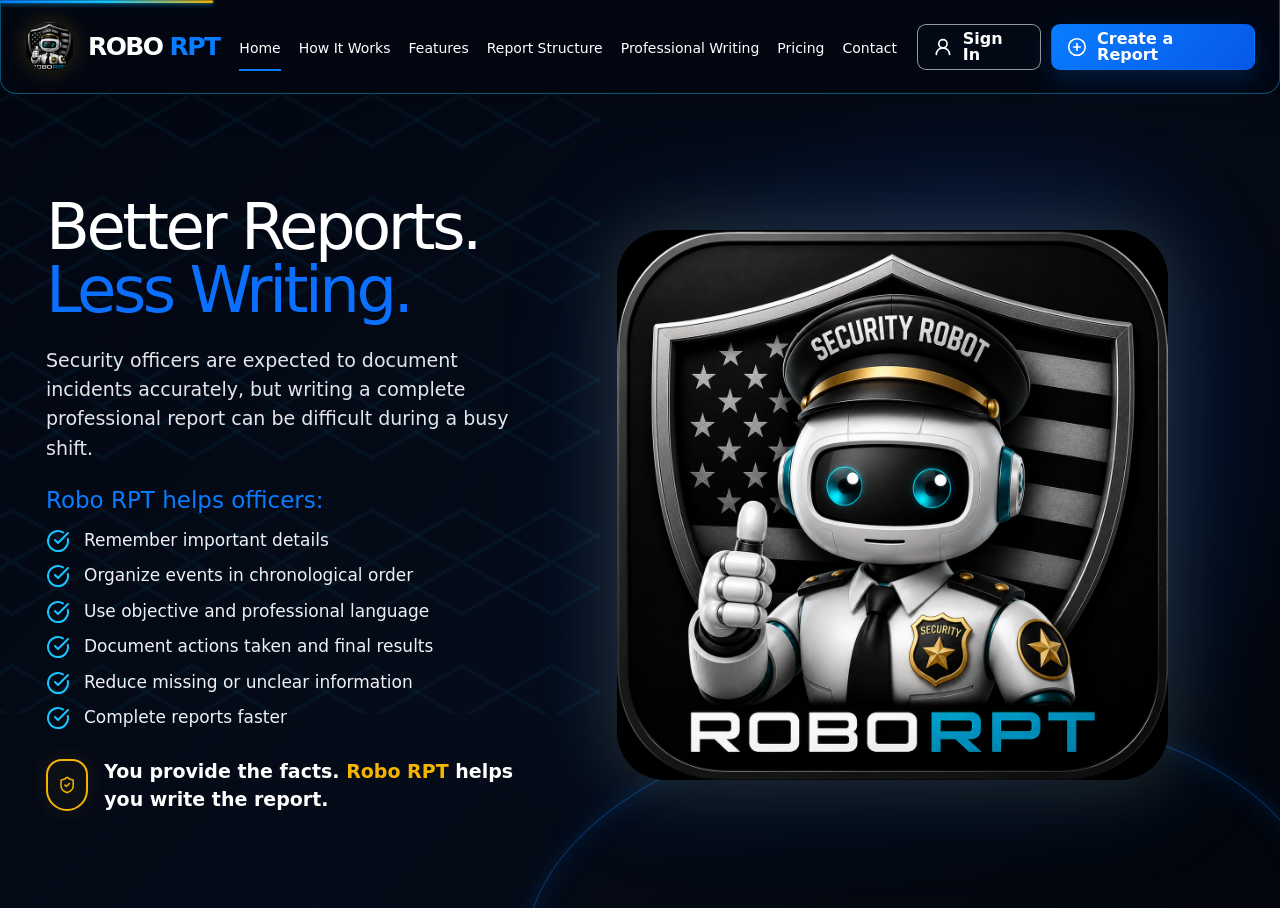
==== commit ab0759cd: "Add Sign Up option to the live sign-in page" ====
--- a/index.html
+++ b/index.html
@@ -9,6 +9,31 @@
     <meta property="og:image" content="https://roborpt.com/og.png" />
     <link rel="icon" href="/logo-roborpt.png" />
     <title>RoboRPT | Better Reports. Less Writing.</title>
+    <style>
+      .roborpt-signup-option {
+        width: 100%;
+        margin-top: 14px;
+        display: grid;
+        gap: 10px;
+        text-align: center;
+      }
+
+      .roborpt-signup-option p {
+        margin: 0;
+        color: #aeb8c8;
+        font-size: 14px;
+      }
+
+      .roborpt-signup-button {
+        width: 100%;
+        min-height: 54px;
+        box-sizing: border-box;
+        display: inline-flex;
+        align-items: center;
+        justify-content: center;
+        text-decoration: none;
+      }
+    </style>
     <script>
       (() => {
         const legacyPrefix = "/RoboRPT-Site/";
@@ -59,6 +84,65 @@
         });
       })();
     </script>
+    <script>
+      (() => {
+        const signUpUrl = "https://app.roborpt.com/create-account";
+        let updateScheduled = false;
+
+        function isSignInPage() {
+          let pathname = window.location.pathname.replace(/\/+$/, "") || "/";
+          if (pathname.startsWith("/RoboRPT-Site/")) {
+            pathname = pathname.slice("/RoboRPT-Site".length);
+          }
+          return pathname === "/sign-in";
+        }
+
+        function addSignUpOption() {
+          updateScheduled = false;
+          const existing = document.querySelector(".roborpt-signup-option");
+
+          if (!isSignInPage()) {
+            existing?.remove();
+            return;
+          }
+
+          const panel = document.querySelector(".utility-panel");
+          const form = panel?.querySelector("form");
+          if (!panel || !form || existing) return;
+
+          const option = document.createElement("div");
+          option.className = "roborpt-signup-option";
+
+          const prompt = document.createElement("p");
+          prompt.textContent = "New to RoboRPT?";
+
+          const link = document.createElement("a");
+          link.className = "button button-secondary roborpt-signup-button";
+          link.href = signUpUrl;
+          link.textContent = "Sign Up";
+          link.setAttribute("aria-label", "Create a RoboRPT account");
+
+          option.append(prompt, link);
+          form.insertAdjacentElement("afterend", option);
+        }
+
+        function scheduleUpdate() {
+          if (updateScheduled) return;
+          updateScheduled = true;
+          queueMicrotask(addSignUpOption);
+        }
+
+        new MutationObserver(scheduleUpdate).observe(document.documentElement, {
+          childList: true,
+          subtree: true,
+        });
+
+        window.addEventListener("popstate", scheduleUpdate);
+        window.addEventListener("pageshow", scheduleUpdate);
+        document.addEventListener("DOMContentLoaded", scheduleUpdate, { once: true });
+        scheduleUpdate();
+      })();
+    </script>
     <script type="module" crossorigin src="/assets/index-DK4W5T-l.js"></script>
     <link rel="stylesheet" crossorigin href="/assets/index-1TSwjfPU.css">
   </head>
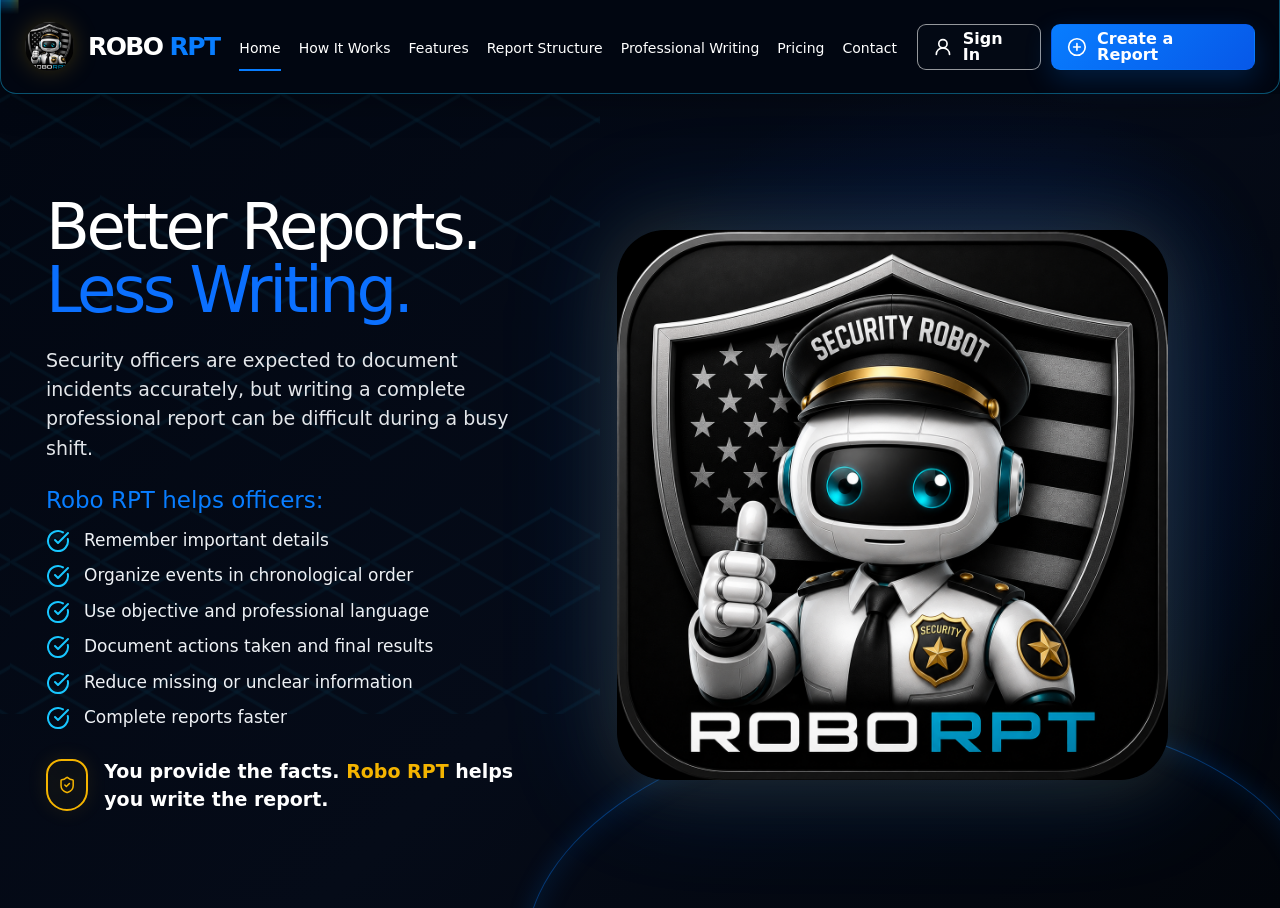
==== commit dc3a401a: "Route GitHub Pages to the copied account screens" ====
--- a/index.html
+++ b/index.html
@@ -9,31 +9,84 @@
     <meta property="og:image" content="https://roborpt.com/og.png" />
     <link rel="icon" href="/logo-roborpt.png" />
     <title>RoboRPT | Better Reports. Less Writing.</title>
-    <style>
-      .roborpt-signup-option {
-        width: 100%;
-        margin-top: 14px;
-        display: grid;
-        gap: 10px;
-        text-align: center;
-      }
+    <script>
+      (() => {
+        const legacyPrefix = "/RoboRPT-Site";
 
-      .roborpt-signup-option p {
-        margin: 0;
-        color: #aeb8c8;
-        font-size: 14px;
-      }
+        function normalizedPath(pathname) {
+          let value = pathname.replace(/\/+$/, "") || "/";
+          if (value.startsWith(`${legacyPrefix}/`)) {
+            value = value.slice(legacyPrefix.length) || "/";
+          }
+          return value;
+        }
 
-      .roborpt-signup-button {
-        width: 100%;
-        min-height: 54px;
-        box-sizing: border-box;
-        display: inline-flex;
-        align-items: center;
-        justify-content: center;
-        text-decoration: none;
-      }
-    </style>
+        function accountPage(pathname) {
+          const value = normalizedPath(pathname);
+          if (value === "/sign-in") return "/sign-in/";
+          if (value === "/create-account" || value === "/signup") {
+            return "/create-account/";
+          }
+          return null;
+        }
+
+        const initialDestination = accountPage(window.location.pathname);
+        if (
+          initialDestination &&
+          window.location.pathname !== initialDestination
+        ) {
+          window.location.replace(
+            `${initialDestination}${window.location.search}${window.location.hash}`,
+          );
+          return;
+        }
+
+        document.addEventListener(
+          "click",
+          (event) => {
+            if (
+              event.button !== 0 ||
+              event.metaKey ||
+              event.ctrlKey ||
+              event.shiftKey ||
+              event.altKey
+            ) {
+              return;
+            }
+
+            const link =
+              event.target instanceof Element
+                ? event.target.closest("a[href]")
+                : null;
+            if (!link || link.hasAttribute("download")) return;
+            if (link.target && link.target !== "_self") return;
+
+            const url = new URL(link.href, window.location.href);
+            if (url.origin !== window.location.origin) return;
+
+            const destination = accountPage(url.pathname);
+            if (!destination) return;
+
+            event.preventDefault();
+            event.stopImmediatePropagation();
+            window.location.assign(`${destination}${url.search}${url.hash}`);
+          },
+          true,
+        );
+
+        window.addEventListener("popstate", () => {
+          const destination = accountPage(window.location.pathname);
+          if (
+            destination &&
+            window.location.pathname !== destination
+          ) {
+            window.location.replace(
+              `${destination}${window.location.search}${window.location.hash}`,
+            );
+          }
+        });
+      })();
+    </script>
     <script>
       (() => {
         const legacyPrefix = "/RoboRPT-Site/";
@@ -63,7 +116,10 @@
 
         const observer = new MutationObserver((mutations) => {
           for (const mutation of mutations) {
-            if (mutation.type === "attributes" && mutation.target instanceof HTMLImageElement) {
+            if (
+              mutation.type === "attributes" &&
+              mutation.target instanceof HTMLImageElement
+            ) {
               repairImage(mutation.target);
               continue;
             }
@@ -84,67 +140,8 @@
         });
       })();
     </script>
-    <script>
-      (() => {
-        const signUpUrl = "https://app.roborpt.com/create-account";
-        let updateScheduled = false;
-
-        function isSignInPage() {
-          let pathname = window.location.pathname.replace(/\/+$/, "") || "/";
-          if (pathname.startsWith("/RoboRPT-Site/")) {
-            pathname = pathname.slice("/RoboRPT-Site".length);
-          }
-          return pathname === "/sign-in";
-        }
-
-        function addSignUpOption() {
-          updateScheduled = false;
-          const existing = document.querySelector(".roborpt-signup-option");
-
-          if (!isSignInPage()) {
-            existing?.remove();
-            return;
-          }
-
-          const panel = document.querySelector(".utility-panel");
-          const form = panel?.querySelector("form");
-          if (!panel || !form || existing) return;
-
-          const option = document.createElement("div");
-          option.className = "roborpt-signup-option";
-
-          const prompt = document.createElement("p");
-          prompt.textContent = "New to RoboRPT?";
-
-          const link = document.createElement("a");
-          link.className = "button button-secondary roborpt-signup-button";
-          link.href = signUpUrl;
-          link.textContent = "Sign Up";
-          link.setAttribute("aria-label", "Create a RoboRPT account");
-
-          option.append(prompt, link);
-          form.insertAdjacentElement("afterend", option);
-        }
-
-        function scheduleUpdate() {
-          if (updateScheduled) return;
-          updateScheduled = true;
-          queueMicrotask(addSignUpOption);
-        }
-
-        new MutationObserver(scheduleUpdate).observe(document.documentElement, {
-          childList: true,
-          subtree: true,
-        });
-
-        window.addEventListener("popstate", scheduleUpdate);
-        window.addEventListener("pageshow", scheduleUpdate);
-        document.addEventListener("DOMContentLoaded", scheduleUpdate, { once: true });
-        scheduleUpdate();
-      })();
-    </script>
     <script type="module" crossorigin src="/assets/index-DK4W5T-l.js"></script>
-    <link rel="stylesheet" crossorigin href="/assets/index-1TSwjfPU.css">
+    <link rel="stylesheet" crossorigin href="/assets/index-1TSwjfPU.css" />
   </head>
   <body>
     <div id="root"></div>
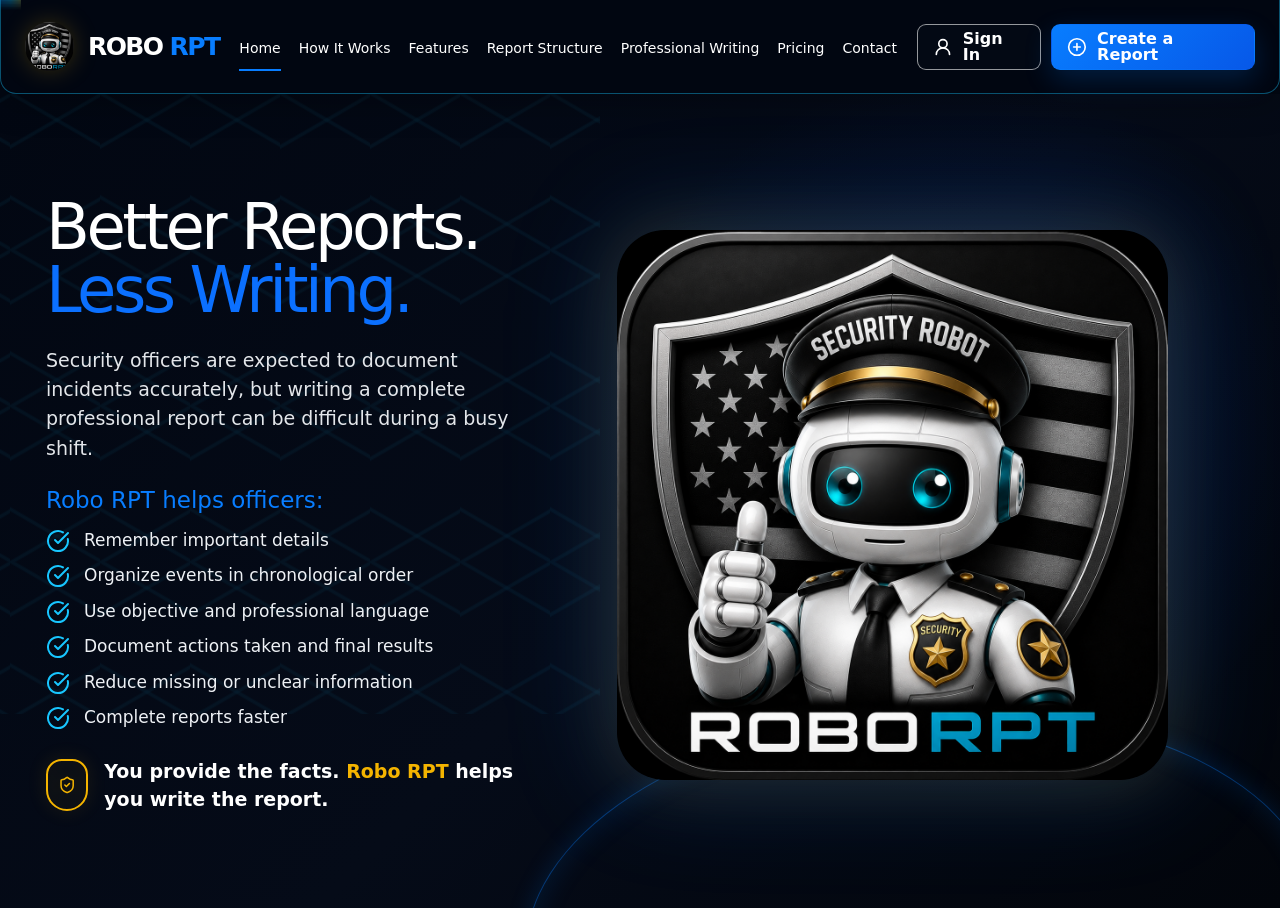
==== commit 522b5bd4: "Route Create a Report links to the copied GitHub workspace" ====
--- a/index.html
+++ b/index.html
@@ -21,16 +21,19 @@
           return value;
         }
 
-        function accountPage(pathname) {
+        function staticPage(pathname) {
           const value = normalizedPath(pathname);
           if (value === "/sign-in") return "/sign-in/";
           if (value === "/create-account" || value === "/signup") {
             return "/create-account/";
           }
+          if (value === "/report-app" || value === "/create-report") {
+            return "/create-report/";
+          }
           return null;
         }
 
-        const initialDestination = accountPage(window.location.pathname);
+        const initialDestination = staticPage(window.location.pathname);
         if (
           initialDestination &&
           window.location.pathname !== initialDestination
@@ -64,7 +67,7 @@
             const url = new URL(link.href, window.location.href);
             if (url.origin !== window.location.origin) return;
 
-            const destination = accountPage(url.pathname);
+            const destination = staticPage(url.pathname);
             if (!destination) return;
 
             event.preventDefault();
@@ -75,7 +78,7 @@
         );
 
         window.addEventListener("popstate", () => {
-          const destination = accountPage(window.location.pathname);
+          const destination = staticPage(window.location.pathname);
           if (
             destination &&
             window.location.pathname !== destination
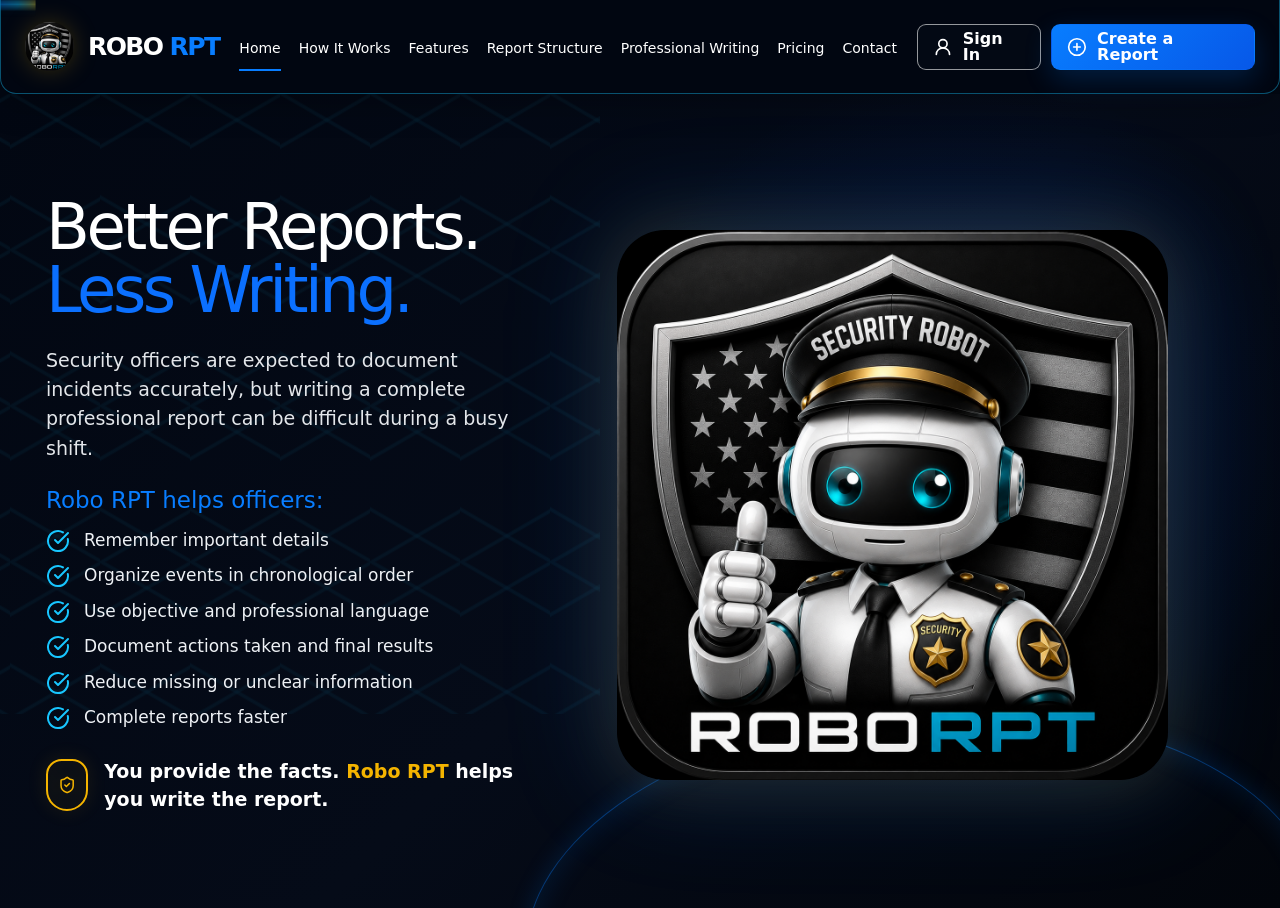
==== commit 0b7dd64b: "Route public account and report actions to the secure app" ====
--- a/index.html
+++ b/index.html
@@ -11,6 +11,7 @@
     <title>RoboRPT | Better Reports. Less Writing.</title>
     <script>
       (() => {
+        const appOrigin = "https://app.roborpt.com";
         const legacyPrefix = "/RoboRPT-Site";
 
         function normalizedPath(pathname) {
@@ -21,27 +22,51 @@
           return value;
         }
 
-        function staticPage(pathname) {
+        function appDestination(pathname) {
           const value = normalizedPath(pathname);
-          if (value === "/sign-in") return "/sign-in/";
+          if (value === "/sign-in") return `${appOrigin}/sign-in`;
           if (value === "/create-account" || value === "/signup") {
-            return "/create-account/";
+            return `${appOrigin}/create-account`;
           }
           if (value === "/report-app" || value === "/create-report") {
-            return "/create-report/";
+            return `${appOrigin}/report-app`;
           }
           return null;
         }
 
-        const initialDestination = staticPage(window.location.pathname);
-        if (
-          initialDestination &&
-          window.location.pathname !== initialDestination
-        ) {
+        function destinationWithSuffix(destination, sourceUrl) {
+          return `${destination}${sourceUrl.search}${sourceUrl.hash}`;
+        }
+
+        const initialDestination = appDestination(window.location.pathname);
+        if (initialDestination) {
           window.location.replace(
             `${initialDestination}${window.location.search}${window.location.hash}`,
           );
           return;
+        }
+
+        function rewriteLink(link) {
+          const rawHref = link.getAttribute("href");
+          if (!rawHref || rawHref.startsWith("#")) return;
+
+          let url;
+          try {
+            url = new URL(rawHref, window.location.href);
+          } catch {
+            return;
+          }
+
+          if (url.origin !== window.location.origin) return;
+          const destination = appDestination(url.pathname);
+          if (!destination) return;
+
+          link.href = destinationWithSuffix(destination, url);
+        }
+
+        function rewriteLinks(root) {
+          if (root instanceof HTMLAnchorElement) rewriteLink(root);
+          root.querySelectorAll?.("a[href]").forEach(rewriteLink);
         }
 
         document.addEventListener(
@@ -64,30 +89,56 @@
             if (!link || link.hasAttribute("download")) return;
             if (link.target && link.target !== "_self") return;
 
-            const url = new URL(link.href, window.location.href);
-            if (url.origin !== window.location.origin) return;
-
-            const destination = staticPage(url.pathname);
+            let url;
+            try {
+              url = new URL(link.href, window.location.href);
+            } catch {
+              return;
+            }
+
+            if (
+              url.origin !== window.location.origin &&
+              url.origin !== appOrigin
+            ) {
+              return;
+            }
+
+            const destination = appDestination(url.pathname);
             if (!destination) return;
 
             event.preventDefault();
             event.stopImmediatePropagation();
-            window.location.assign(`${destination}${url.search}${url.hash}`);
+            window.location.assign(destinationWithSuffix(destination, url));
           },
           true,
         );
 
-        window.addEventListener("popstate", () => {
-          const destination = staticPage(window.location.pathname);
-          if (
-            destination &&
-            window.location.pathname !== destination
-          ) {
-            window.location.replace(
-              `${destination}${window.location.search}${window.location.hash}`,
-            );
-          }
+        new MutationObserver((mutations) => {
+          for (const mutation of mutations) {
+            if (
+              mutation.type === "attributes" &&
+              mutation.target instanceof HTMLAnchorElement
+            ) {
+              rewriteLink(mutation.target);
+              continue;
+            }
+
+            for (const node of mutation.addedNodes) {
+              if (node instanceof Element) rewriteLinks(node);
+            }
+          }
+        }).observe(document.documentElement, {
+          childList: true,
+          subtree: true,
+          attributes: true,
+          attributeFilter: ["href"],
         });
+
+        document.addEventListener(
+          "DOMContentLoaded",
+          () => rewriteLinks(document),
+          { once: true },
+        );
       })();
     </script>
     <script>
